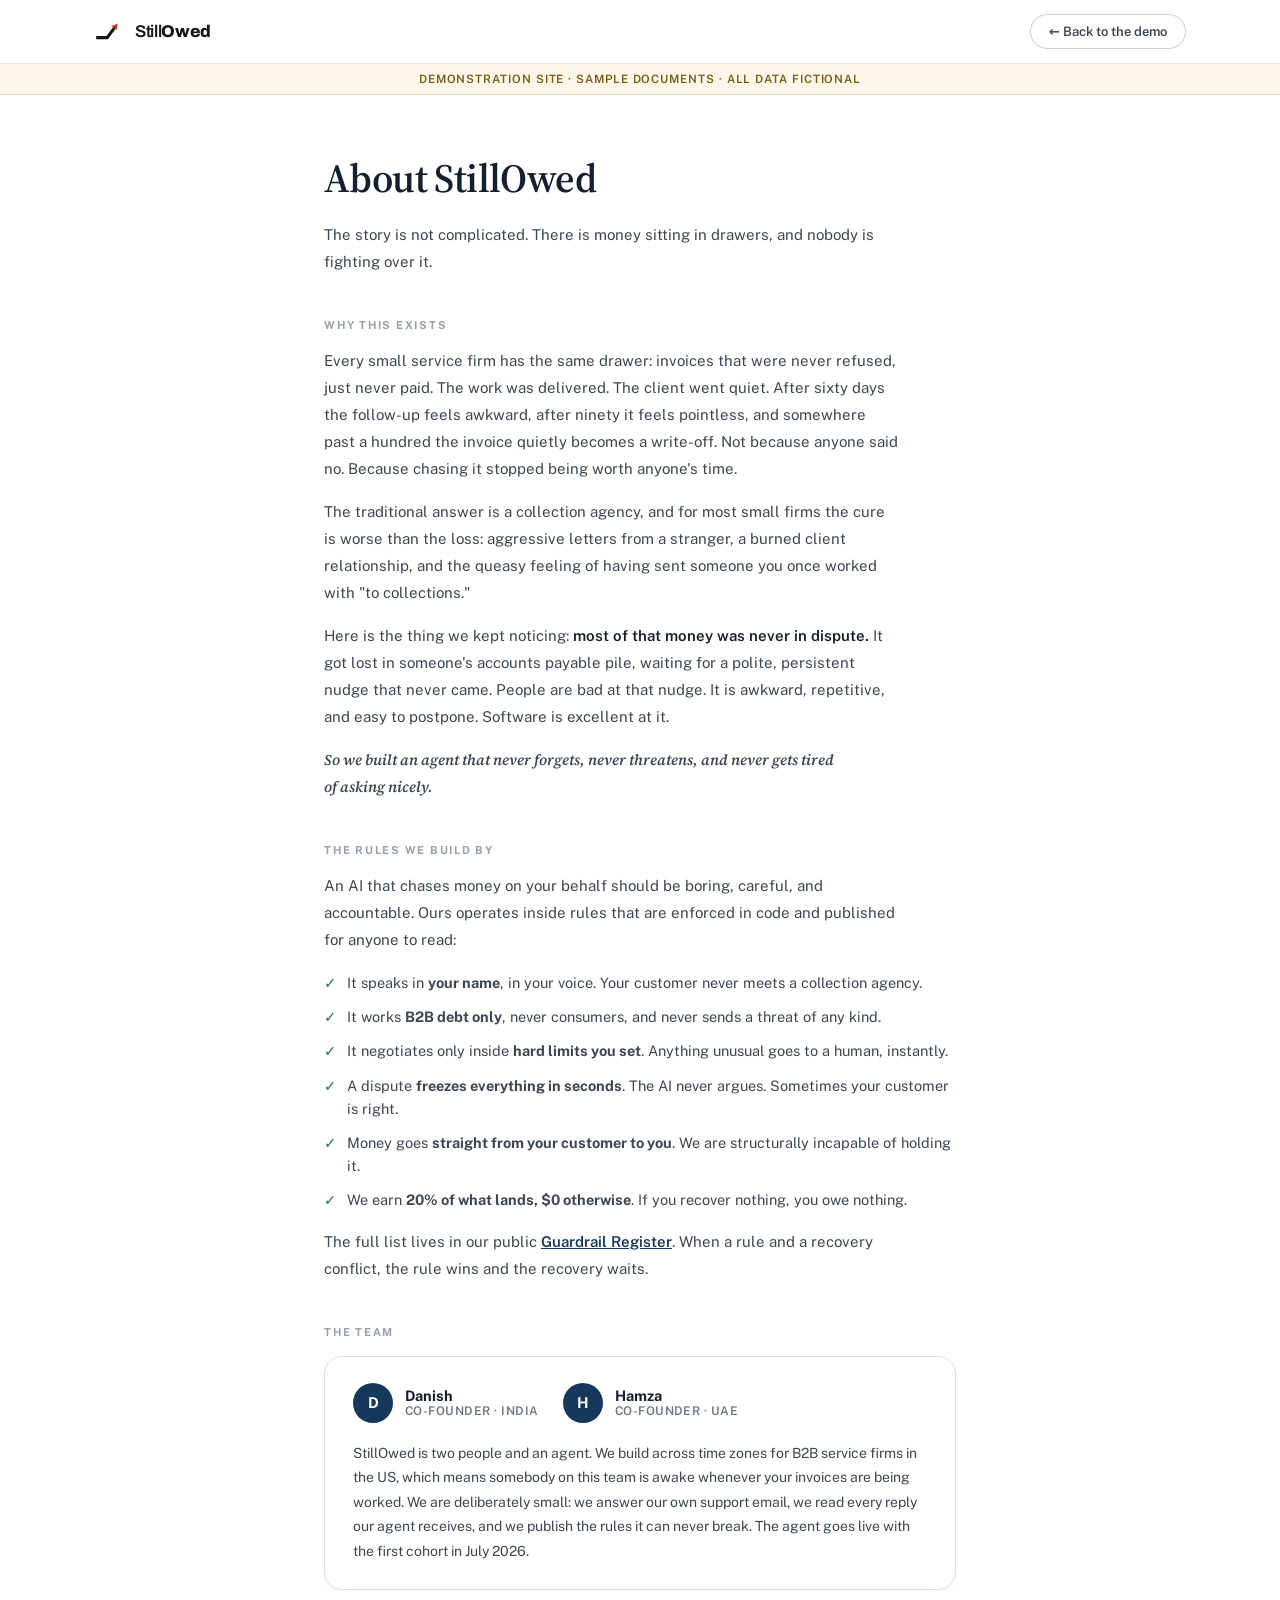
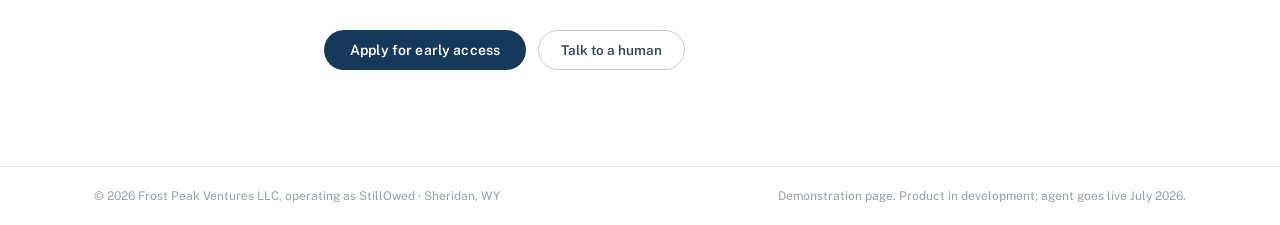
==== about.html @ 01b90a8c "Add About page, wire footer About link Problem-first story (lost invoices, not refused ones), the op" ====
<!DOCTYPE html>
<html lang="en">
<head>
<meta charset="utf-8">
<meta name="viewport" content="width=device-width, initial-scale=1">
<title>StillOwed · About</title>
<meta name="description" content="Why StillOwed exists: written-off B2B invoices are rarely refused, just lost. A two-person team building a polite, tireless recovery agent that works in your name.">
<link rel="icon" href="data:image/svg+xml,%3Csvg xmlns='http://www.w3.org/2000/svg' viewBox='0 0 96 96'%3E%3Ccircle cx='48' cy='48' r='48' fill='%231A1611'/%3E%3Cg transform='translate(12,12) scale(1.5)'%3E%3Cpath d='M6 33 H21 L33 17' fill='none' stroke='%23F4F0E6' stroke-width='5' stroke-linecap='square' stroke-linejoin='miter'/%3E%3Cpolygon points='0,-5.2 9.5,0 0,5.2' transform='translate(32,18) rotate(-53)' fill='%23E0512F'/%3E%3C/g%3E%3C/svg%3E">
<link rel="preconnect" href="https://fonts.googleapis.com">
<link rel="preconnect" href="https://fonts.gstatic.com" crossorigin>
<link href="https://fonts.googleapis.com/css2?family=Source+Serif+4:opsz,wght@8..60,500;8..60,600;8..60,700&family=Public+Sans:wght@400;500;600;700&family=Archivo:wght@600;700;800&display=swap" rel="stylesheet">
<link rel="stylesheet" href="assets/legal.css">
<style>
  .about-page { max-width: 680px; margin: 0 auto; padding: 56px 24px 96px; }
  .about-page h1 { margin: 0; font-family: var(--serif); font-size: clamp(30px, 4vw, 40px); font-weight: 600; letter-spacing: -0.015em; }
  .about-sub { margin: 14px 0 0; font-size: 15.5px; line-height: 1.7; color: var(--body); }
  .about-label { margin: 44px 0 0; font-size: 11px; font-weight: 700; letter-spacing: 0.16em; color: var(--faint); }
  .about-page p { margin: 16px 0 0; font-size: 15px; line-height: 1.8; color: var(--body); max-width: 64ch; }
  .about-page p strong { color: var(--ink); font-weight: 600; }
  .pull-line { margin: 22px 0 0; font-family: var(--serif); font-size: clamp(17px, 2.6vw, 21px); font-style: italic; font-weight: 600; color: var(--ink); line-height: 1.5; }
  .principles { margin-top: 18px; display: flex; flex-direction: column; gap: 11px; font-size: 14.5px; color: var(--body); }
  .principles > div { display: flex; gap: 11px; align-items: flex-start; line-height: 1.6; }
  .principles .ck { color: #1E6F4C; flex-shrink: 0; font-weight: 600; }
  .team-card {
    margin-top: 18px; background: #FFFFFF; border: 1px solid #DDE1E5; border-radius: 18px;
    padding: 26px 28px; box-shadow: 0 1px 3px rgba(16, 24, 32, 0.05);
  }
  .team-row { display: flex; gap: 24px; flex-wrap: wrap; }
  .founder { display: flex; align-items: center; gap: 12px; }
  .founder-avatar {
    width: 40px; height: 40px; border-radius: 50%; background: var(--navy); color: #FFFFFF;
    display: grid; place-items: center; font-weight: 700; font-size: 15px; font-family: var(--sans);
  }
  .founder-name { font-size: 14.5px; font-weight: 700; color: var(--ink); }
  .founder-loc { font-size: 12px; color: var(--muted); font-weight: 600; letter-spacing: 0.04em; }
  .team-note { margin-top: 18px; font-size: 14px; line-height: 1.75; color: var(--body); }
  .about-cta-row { margin-top: 40px; display: flex; gap: 12px; flex-wrap: wrap; align-items: center; }
  .btn-cta {
    display: inline-block; text-decoration: none; background: var(--navy); color: #FFFFFF;
    font-weight: 600; font-size: 14px; padding: 12px 26px; border-radius: 999px; letter-spacing: 0.01em;
  }
  .btn-cta:hover { background: #1E4A75; }
  .btn-quiet {
    display: inline-block; text-decoration: none; background: #FFFFFF; border: 1px solid var(--line-ctl);
    color: var(--body); font-weight: 600; font-size: 13.5px; padding: 11px 22px; border-radius: 999px;
  }
  .btn-quiet:hover { border-color: var(--navy); color: var(--navy); }
</style>
</head>
<body>

<header class="site-header">
  <div class="header-inner">
    <a class="brand" href="index.html">
      <svg class="brand-mark" width="30" height="30" viewBox="0 0 48 48" aria-hidden="true"><path d="M6 33 H21 L33 17" fill="none" stroke="#1A1611" stroke-width="5" stroke-linecap="square" stroke-linejoin="miter"/><polygon points="0,-5.2 9.5,0 0,5.2" transform="translate(32,18) rotate(-53)" fill="#C03A1F"/></svg>
      <span class="wordmark"><span class="wm-still">Still</span><span class="wm-owed">Owed</span></span>
    </a>
    <span class="spacer"></span>
    <a class="btn-back" href="index.html">&#8592; Back to the demo</a>
  </div>
</header>

<div class="demo-banner">
  <div class="demo-banner-inner">DEMONSTRATION SITE &middot; SAMPLE DOCUMENTS &middot; ALL DATA FICTIONAL</div>
</div>

<main class="about-page">
  <h1>About StillOwed</h1>
  <p class="about-sub">The story is not complicated. There is money sitting in drawers, and nobody is fighting over it.</p>

  <div class="about-label">WHY THIS EXISTS</div>
  <p>Every small service firm has the same drawer: invoices that were never refused, just never paid. The work was delivered. The client went quiet. After sixty days the follow-up feels awkward, after ninety it feels pointless, and somewhere past a hundred the invoice quietly becomes a write-off. Not because anyone said no. Because chasing it stopped being worth anyone's time.</p>
  <p>The traditional answer is a collection agency, and for most small firms the cure is worse than the loss: aggressive letters from a stranger, a burned client relationship, and the queasy feeling of having sent someone you once worked with "to collections."</p>
  <p>Here is the thing we kept noticing: <strong>most of that money was never in dispute.</strong> It got lost in someone's accounts payable pile, waiting for a polite, persistent nudge that never came. People are bad at that nudge. It is awkward, repetitive, and easy to postpone. Software is excellent at it.</p>
  <p class="pull-line">So we built an agent that never forgets, never threatens, and never gets tired of asking nicely.</p>

  <div class="about-label">THE RULES WE BUILD BY</div>
  <p>An AI that chases money on your behalf should be boring, careful, and accountable. Ours operates inside rules that are enforced in code and published for anyone to read:</p>
  <div class="principles">
    <div><span class="ck">&#10003;</span><span>It speaks in <strong>your name</strong>, in your voice. Your customer never meets a collection agency.</span></div>
    <div><span class="ck">&#10003;</span><span>It works <strong>B2B debt only</strong>, never consumers, and never sends a threat of any kind.</span></div>
    <div><span class="ck">&#10003;</span><span>It negotiates only inside <strong>hard limits you set</strong>. Anything unusual goes to a human, instantly.</span></div>
    <div><span class="ck">&#10003;</span><span>A dispute <strong>freezes everything in seconds</strong>. The AI never argues. Sometimes your customer is right.</span></div>
    <div><span class="ck">&#10003;</span><span>Money goes <strong>straight from your customer to you</strong>. We are structurally incapable of holding it.</span></div>
    <div><span class="ck">&#10003;</span><span>We earn <strong>20% of what lands, $0 otherwise</strong>. If you recover nothing, you owe nothing.</span></div>
  </div>
  <p>The full list lives in our public <a href="legal.html#guardrails" style="color:#16395B;font-weight:600">Guardrail Register</a>. When a rule and a recovery conflict, the rule wins and the recovery waits.</p>

  <div class="about-label">THE TEAM</div>
  <div class="team-card">
    <div class="team-row">
      <div class="founder">
        <div class="founder-avatar">D</div>
        <div>
          <div class="founder-name">Danish</div>
          <div class="founder-loc">CO-FOUNDER &middot; INDIA</div>
        </div>
      </div>
      <div class="founder">
        <div class="founder-avatar">H</div>
        <div>
          <div class="founder-name">Hamza</div>
          <div class="founder-loc">CO-FOUNDER &middot; UAE</div>
        </div>
      </div>
    </div>
    <div class="team-note">StillOwed is two people and an agent. We build across time zones for B2B service firms in the US, which means somebody on this team is awake whenever your invoices are being worked. We are deliberately small: we answer our own support email, we read every reply our agent receives, and we publish the rules it can never break. The agent goes live with the first cohort in July 2026.</div>
  </div>

  <div class="about-cta-row">
    <a class="btn-cta" href="index.html#contact">Apply for early access</a>
    <a class="btn-quiet" href="contact.html">Talk to a human</a>
  </div>
</main>

<footer class="site-footer">
  <div class="footer-inner">
    <div>&copy; 2026 Frost Peak Ventures LLC, operating as StillOwed &middot; Sheridan, WY</div>
    <span class="spacer"></span>
    <div>Demonstration page. Product in development; agent goes live July 2026.</div>
  </div>
</footer>

</body>
</html>
---- assets/legal.css ----
:root {
  --ink: #14202E;
  --body: #3D4754;
  --muted: #6B7686;
  --faint: #97A0AB;
  --navy: #16395B;
  --line: #E3E6E9;
  --line-card: #DDE1E5;
  --line-ctl: #C6CDD4;
  --cream: #FBF6E8;
  --cream-line: #E5D9BC;
  --cream-line-strong: #D9C89A;
  --amber-ink: #7A5B16;
  --amber-dash: #C99A3A;
  --serif: 'Source Serif 4', Georgia, serif;
  --sans: 'Public Sans', system-ui, sans-serif;
}

html, body {
  margin: 0;
  padding: 0;
  background: #FFFFFF;
}

* { box-sizing: border-box; }

[hidden] { display: none !important; }

body {
  min-height: 100vh;
  color: var(--ink);
  font-family: var(--sans);
  -webkit-font-smoothing: antialiased;
  overflow-x: hidden;
}

.spacer { flex: 1; }

/* ── header ── */
.site-header {
  position: sticky;
  top: 0;
  z-index: 60;
  background: rgba(255, 255, 255, 0.92);
  backdrop-filter: blur(10px);
  -webkit-backdrop-filter: blur(10px);
  border-bottom: 1px solid var(--line);
}

.header-inner {
  max-width: 1140px;
  margin: 0 auto;
  padding: 14px 24px;
  display: flex;
  align-items: center;
  gap: 16px;
}

.brand {
  display: flex;
  align-items: center;
  gap: 11px;
  text-decoration: none;
}

.brand-mark {
  flex-shrink: 0;
  display: block;
}

.wordmark {
  font-family: 'Archivo', var(--sans);
  font-size: 17px;
  letter-spacing: -0.02em;
  line-height: 1;
  color: #1A1611;
  white-space: nowrap;
}

.wordmark .wm-still { font-weight: 600; }
.wordmark .wm-owed { font-weight: 800; }

.btn-back {
  text-decoration: none;
  background: #FFFFFF;
  border: 1px solid var(--line-ctl);
  color: var(--body);
  font-weight: 600;
  font-size: 13px;
  padding: 9px 18px;
  border-radius: 999px;
}

.btn-back:hover {
  border-color: var(--navy);
  color: var(--navy);
}

/* ── demo banner ── */
.demo-banner {
  background: var(--cream);
  border-bottom: 1px solid var(--cream-line);
}

.demo-banner-inner {
  max-width: 1140px;
  margin: 0 auto;
  padding: 8px 24px;
  font-size: 11.5px;
  font-weight: 600;
  letter-spacing: 0.08em;
  color: var(--amber-ink);
  text-align: center;
}

/* ── page layout ── */
.page {
  max-width: 1140px;
  margin: 0 auto;
  padding: 40px 24px 88px;
  display: flex;
  gap: 56px;
  align-items: flex-start;
}

/* ── sticky TOC ── */
.legal-toc {
  display: none;
  flex: 0 0 230px;
  position: sticky;
  top: 96px;
}

@media (min-width: 920px) {
  .legal-toc { display: block; }
}

.toc-label {
  font-size: 11px;
  font-weight: 700;
  letter-spacing: 0.14em;
  color: var(--faint);
  margin-bottom: 12px;
}

.toc-list {
  display: flex;
  flex-direction: column;
  gap: 2px;
  border-left: 1px solid var(--line);
}

.toc-link {
  text-align: left;
  background: transparent;
  border: none;
  border-left: 2px solid transparent;
  margin-left: -1px;
  padding: 6px 0 6px 14px;
  cursor: pointer;
  font-family: var(--sans);
  font-size: 12.5px;
  line-height: 1.4;
  color: var(--muted);
}

.toc-link:hover {
  color: var(--navy);
  border-left: 2px solid var(--navy);
}

/* ── content ── */
.content {
  flex: 1;
  min-width: 0;
}

.doc-tabs {
  display: flex;
  gap: 8px;
  flex-wrap: wrap;
  margin-bottom: 36px;
}

.tab {
  cursor: pointer;
  border-radius: 999px;
  padding: 9px 18px;
  font-size: 13px;
  font-weight: 600;
  font-family: var(--sans);
  transition: all 0.15s ease;
  background: #FFFFFF;
  border: 1px solid var(--line-ctl);
  color: var(--body);
}

.tab:hover { border-color: var(--navy); }

.tab.active {
  background: var(--navy);
  border: 1px solid var(--navy);
  color: #FFFFFF;
}

.doc-col { max-width: 70ch; }

/* ── document text ── */
.draft-note {
  background: var(--cream);
  border: 1px solid var(--cream-line-strong);
  border-radius: 12px;
  padding: 12px 18px;
  font-size: 12px;
  font-weight: 700;
  letter-spacing: 0.06em;
  color: var(--amber-ink);
  margin-bottom: 28px;
}

.doc h1 {
  margin: 0;
  font-family: var(--serif);
  font-size: clamp(30px, 4vw, 40px);
  font-weight: 600;
  letter-spacing: -0.015em;
}

.updated {
  margin-top: 12px;
  font-size: 13.5px;
  color: var(--muted);
}

.doc p {
  margin: 18px 0 0;
  font-size: 15px;
  line-height: 1.78;
  color: var(--body);
}

.doc p strong { color: var(--ink); }

.lede-italic {
  margin: 22px 0 0 !important;
  font-size: 15.5px !important;
  font-style: italic;
}

.lede { margin: 22px 0 0 !important; }

.p-first { margin-top: 26px !important; }

.p-first-loose { margin-top: 30px !important; }

.doc-sub {
  margin: 16px 0 0 !important;
  font-size: 15.5px !important;
  line-height: 1.7 !important;
}

.pretty { text-wrap: pretty; }

/* placeholder tokens */
.ph {
  background: var(--cream);
  border: 1px dashed var(--amber-dash);
  border-radius: 6px;
  padding: 0 7px;
  color: var(--amber-ink);
  font-weight: 600;
  font-size: 0.88em;
}

/* ── guardrail register ── */
.rules {
  margin-top: 36px;
  display: flex;
  flex-direction: column;
  gap: 14px;
}

.rule {
  display: flex;
  gap: 22px;
  background: #FFFFFF;
  border: 1px solid var(--line-card);
  border-radius: 16px;
  padding: 22px 24px;
}

.rule-n {
  flex-shrink: 0;
  font-family: var(--serif);
  font-size: 34px;
  font-weight: 700;
  color: var(--navy);
  line-height: 1;
  min-width: 46px;
}

.rule-body { min-width: 0; }

.rule-title {
  font-family: var(--serif);
  font-size: 18px;
  font-weight: 600;
  color: var(--ink);
  line-height: 1.4;
}

.rule-text {
  margin-top: 7px;
  font-size: 14.5px;
  line-height: 1.7;
  color: var(--body);
}

.charter-close {
  margin: 28px 0 0 !important;
  font-size: 15.5px !important;
  line-height: 1.7 !important;
  color: var(--ink) !important;
  font-family: var(--serif);
  font-style: italic;
}

/* ── footer ── */
.site-footer { border-top: 1px solid var(--line); }

.footer-inner {
  max-width: 1140px;
  margin: 0 auto;
  padding: 22px 24px;
  display: flex;
  gap: 14px;
  flex-wrap: wrap;
  align-items: center;
  font-size: 12px;
  color: var(--faint);
}
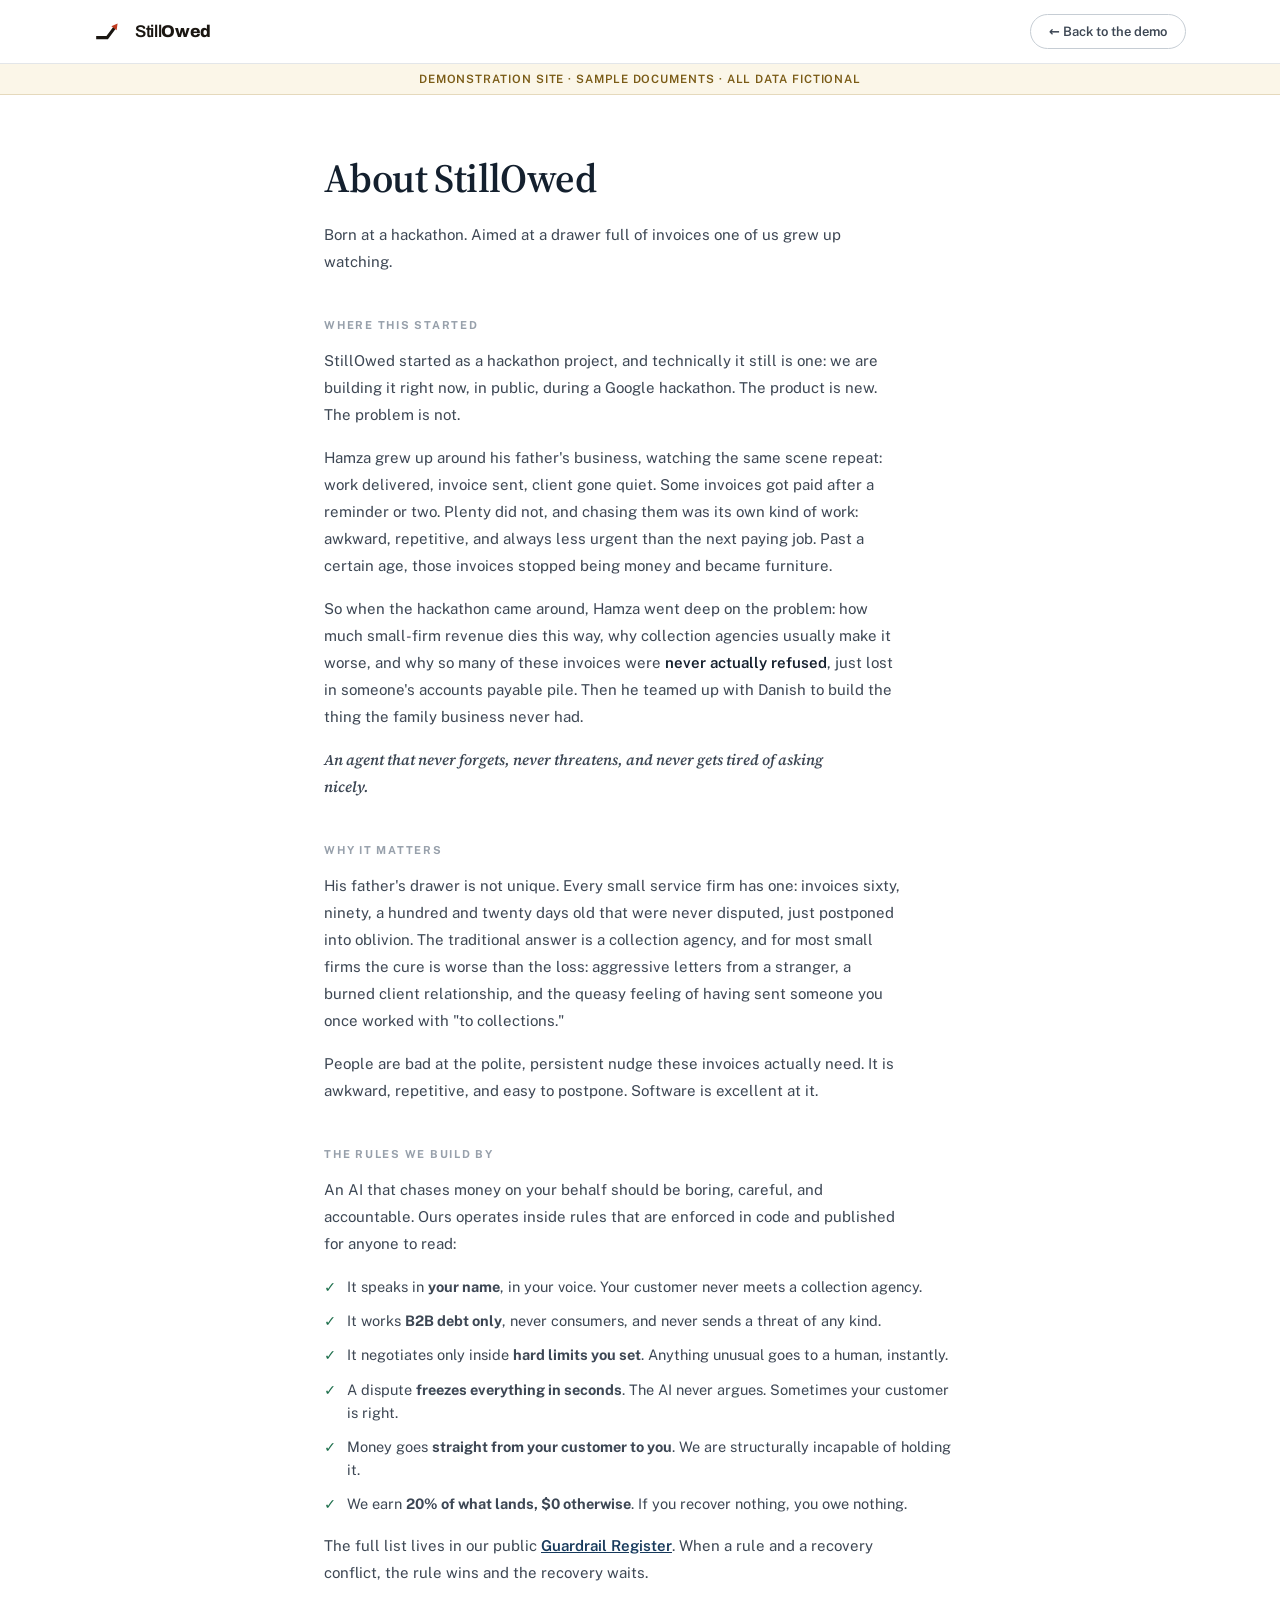
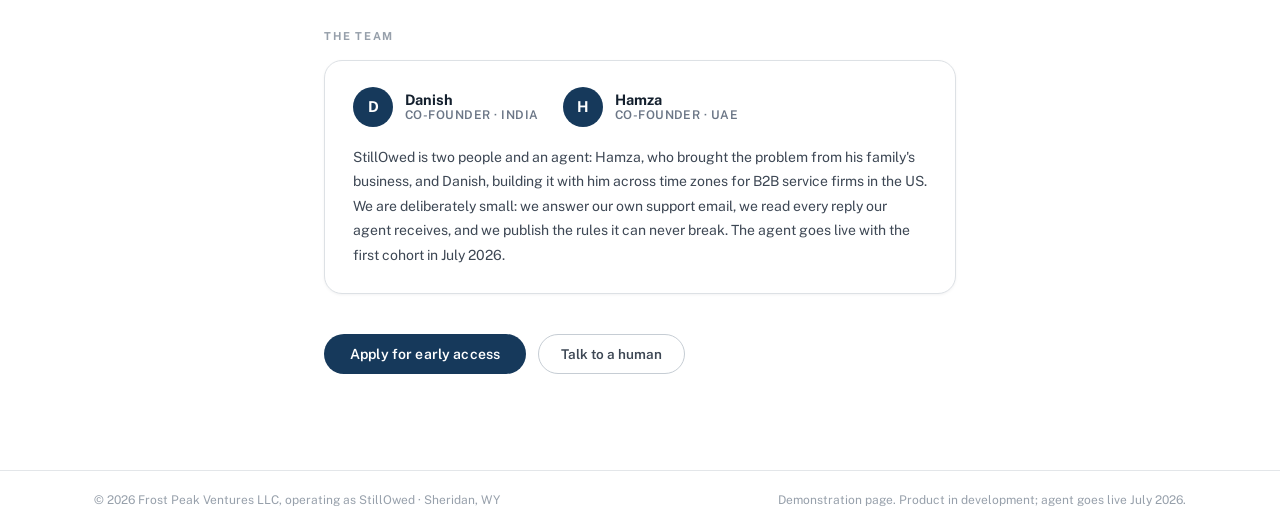
==== commit b41fa3a5: "Rewrite About story around the hackathon origin Where this started: built during a Google hackathon;" ====
--- a/about.html
+++ b/about.html
@@ -66,13 +66,17 @@
 
 <main class="about-page">
   <h1>About StillOwed</h1>
-  <p class="about-sub">The story is not complicated. There is money sitting in drawers, and nobody is fighting over it.</p>
+  <p class="about-sub">Born at a hackathon. Aimed at a drawer full of invoices one of us grew up watching.</p>
 
-  <div class="about-label">WHY THIS EXISTS</div>
-  <p>Every small service firm has the same drawer: invoices that were never refused, just never paid. The work was delivered. The client went quiet. After sixty days the follow-up feels awkward, after ninety it feels pointless, and somewhere past a hundred the invoice quietly becomes a write-off. Not because anyone said no. Because chasing it stopped being worth anyone's time.</p>
-  <p>The traditional answer is a collection agency, and for most small firms the cure is worse than the loss: aggressive letters from a stranger, a burned client relationship, and the queasy feeling of having sent someone you once worked with "to collections."</p>
-  <p>Here is the thing we kept noticing: <strong>most of that money was never in dispute.</strong> It got lost in someone's accounts payable pile, waiting for a polite, persistent nudge that never came. People are bad at that nudge. It is awkward, repetitive, and easy to postpone. Software is excellent at it.</p>
-  <p class="pull-line">So we built an agent that never forgets, never threatens, and never gets tired of asking nicely.</p>
+  <div class="about-label">WHERE THIS STARTED</div>
+  <p>StillOwed started as a hackathon project, and technically it still is one: we are building it right now, in public, during a Google hackathon. The product is new. The problem is not.</p>
+  <p>Hamza grew up around his father's business, watching the same scene repeat: work delivered, invoice sent, client gone quiet. Some invoices got paid after a reminder or two. Plenty did not, and chasing them was its own kind of work: awkward, repetitive, and always less urgent than the next paying job. Past a certain age, those invoices stopped being money and became furniture.</p>
+  <p>So when the hackathon came around, Hamza went deep on the problem: how much small-firm revenue dies this way, why collection agencies usually make it worse, and why so many of these invoices were <strong>never actually refused</strong>, just lost in someone's accounts payable pile. Then he teamed up with Danish to build the thing the family business never had.</p>
+  <p class="pull-line">An agent that never forgets, never threatens, and never gets tired of asking nicely.</p>
+
+  <div class="about-label">WHY IT MATTERS</div>
+  <p>His father's drawer is not unique. Every small service firm has one: invoices sixty, ninety, a hundred and twenty days old that were never disputed, just postponed into oblivion. The traditional answer is a collection agency, and for most small firms the cure is worse than the loss: aggressive letters from a stranger, a burned client relationship, and the queasy feeling of having sent someone you once worked with "to collections."</p>
+  <p>People are bad at the polite, persistent nudge these invoices actually need. It is awkward, repetitive, and easy to postpone. Software is excellent at it.</p>
 
   <div class="about-label">THE RULES WE BUILD BY</div>
   <p>An AI that chases money on your behalf should be boring, careful, and accountable. Ours operates inside rules that are enforced in code and published for anyone to read:</p>
@@ -104,7 +108,7 @@
         </div>
       </div>
     </div>
-    <div class="team-note">StillOwed is two people and an agent. We build across time zones for B2B service firms in the US, which means somebody on this team is awake whenever your invoices are being worked. We are deliberately small: we answer our own support email, we read every reply our agent receives, and we publish the rules it can never break. The agent goes live with the first cohort in July 2026.</div>
+    <div class="team-note">StillOwed is two people and an agent: Hamza, who brought the problem from his family's business, and Danish, building it with him across time zones for B2B service firms in the US. We are deliberately small: we answer our own support email, we read every reply our agent receives, and we publish the rules it can never break. The agent goes live with the first cohort in July 2026.</div>
   </div>
 
   <div class="about-cta-row">
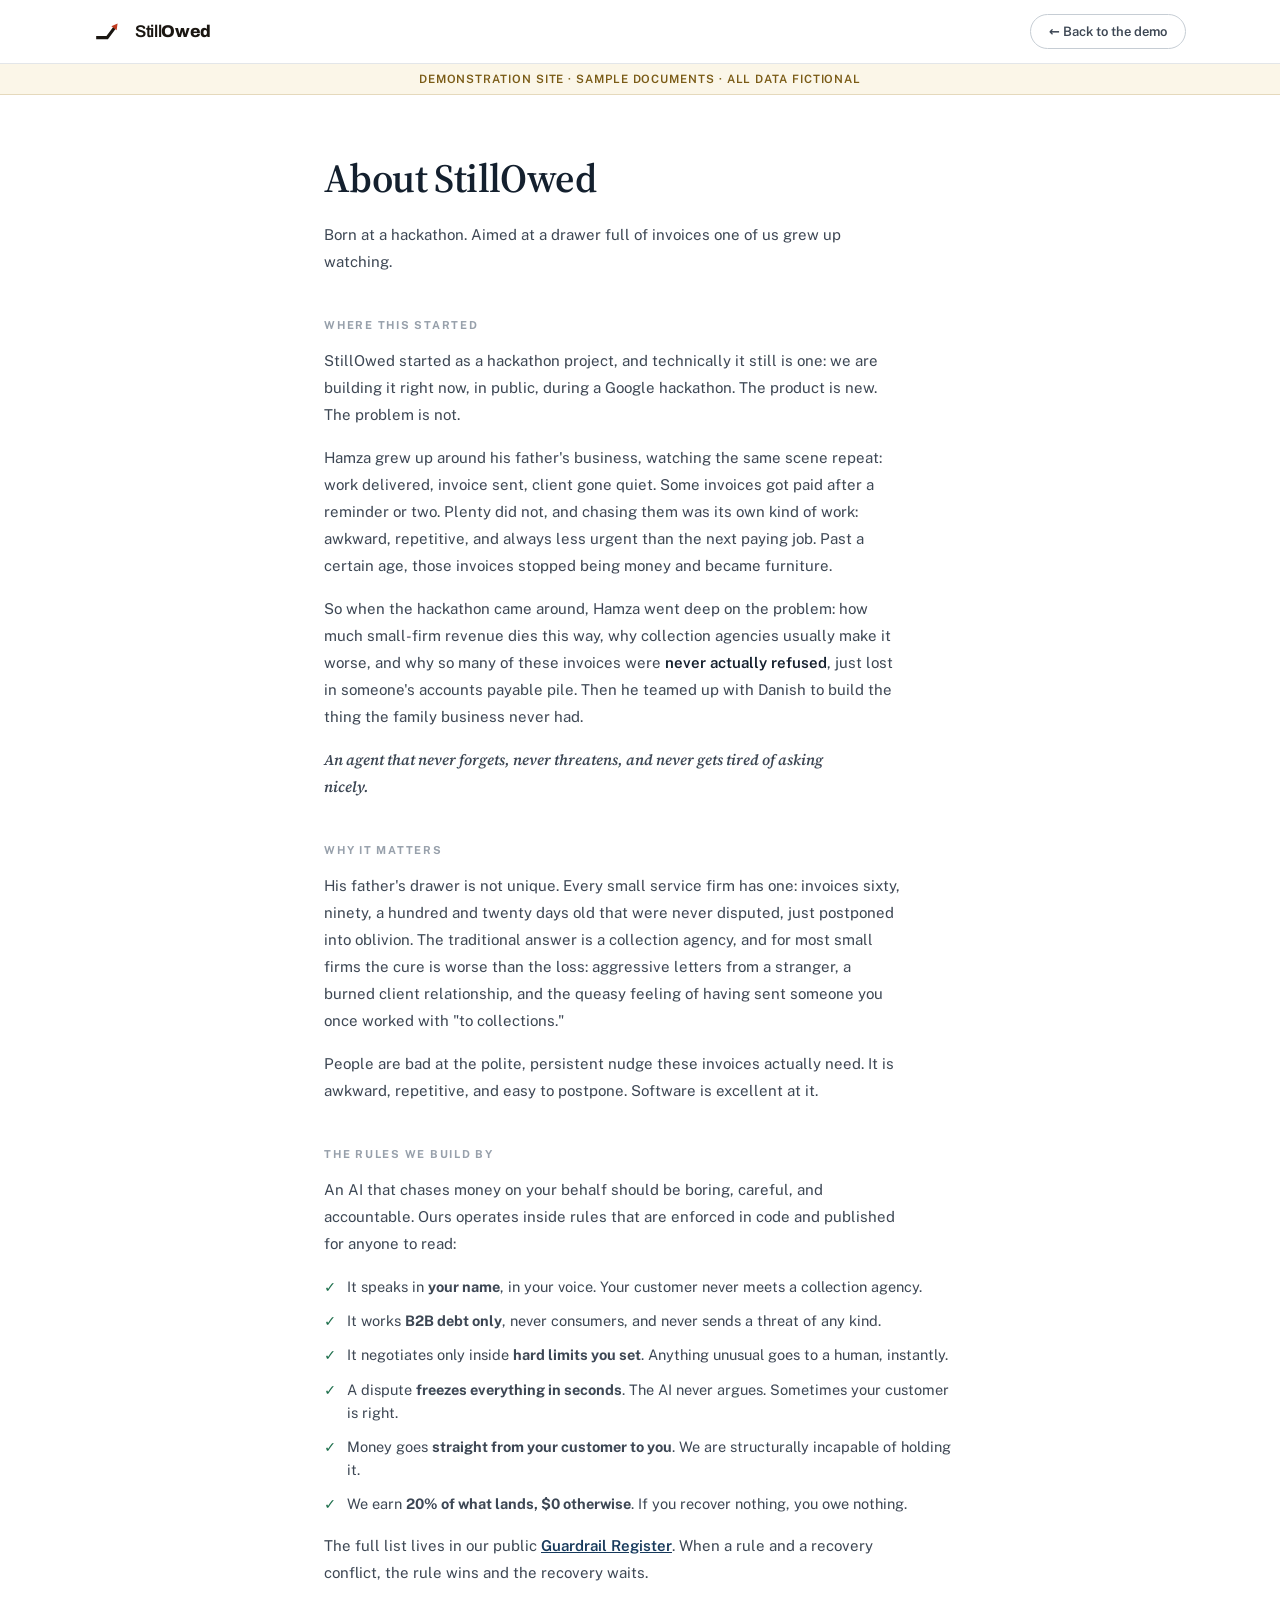
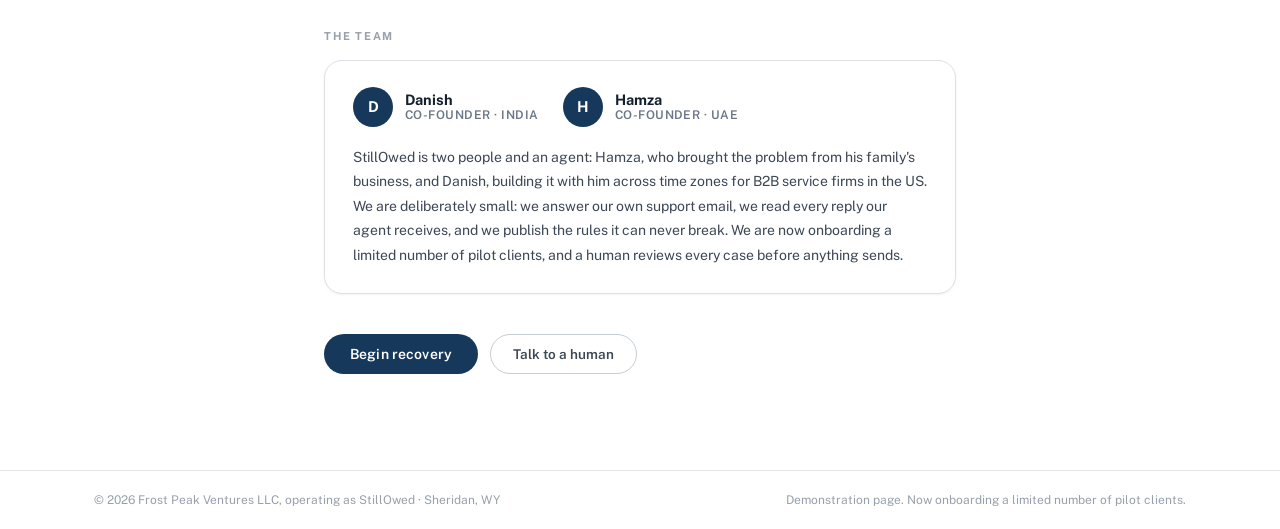
==== commit 9389214e: "Move from July gating to live pilot framing Header chip, hero pill, capture notes, success message, " ====
--- a/about.html
+++ b/about.html
@@ -108,11 +108,11 @@
         </div>
       </div>
     </div>
-    <div class="team-note">StillOwed is two people and an agent: Hamza, who brought the problem from his family's business, and Danish, building it with him across time zones for B2B service firms in the US. We are deliberately small: we answer our own support email, we read every reply our agent receives, and we publish the rules it can never break. The agent goes live with the first cohort in July 2026.</div>
+    <div class="team-note">StillOwed is two people and an agent: Hamza, who brought the problem from his family's business, and Danish, building it with him across time zones for B2B service firms in the US. We are deliberately small: we answer our own support email, we read every reply our agent receives, and we publish the rules it can never break. We are now onboarding a limited number of pilot clients, and a human reviews every case before anything sends.</div>
   </div>
 
   <div class="about-cta-row">
-    <a class="btn-cta" href="index.html#contact">Apply for early access</a>
+    <a class="btn-cta" href="index.html#contact">Begin recovery</a>
     <a class="btn-quiet" href="contact.html">Talk to a human</a>
   </div>
 </main>
@@ -121,7 +121,7 @@
   <div class="footer-inner">
     <div>&copy; 2026 Frost Peak Ventures LLC, operating as StillOwed &middot; Sheridan, WY</div>
     <span class="spacer"></span>
-    <div>Demonstration page. Product in development; agent goes live July 2026.</div>
+    <div>Demonstration page. Now onboarding a limited number of pilot clients.</div>
   </div>
 </footer>
 
